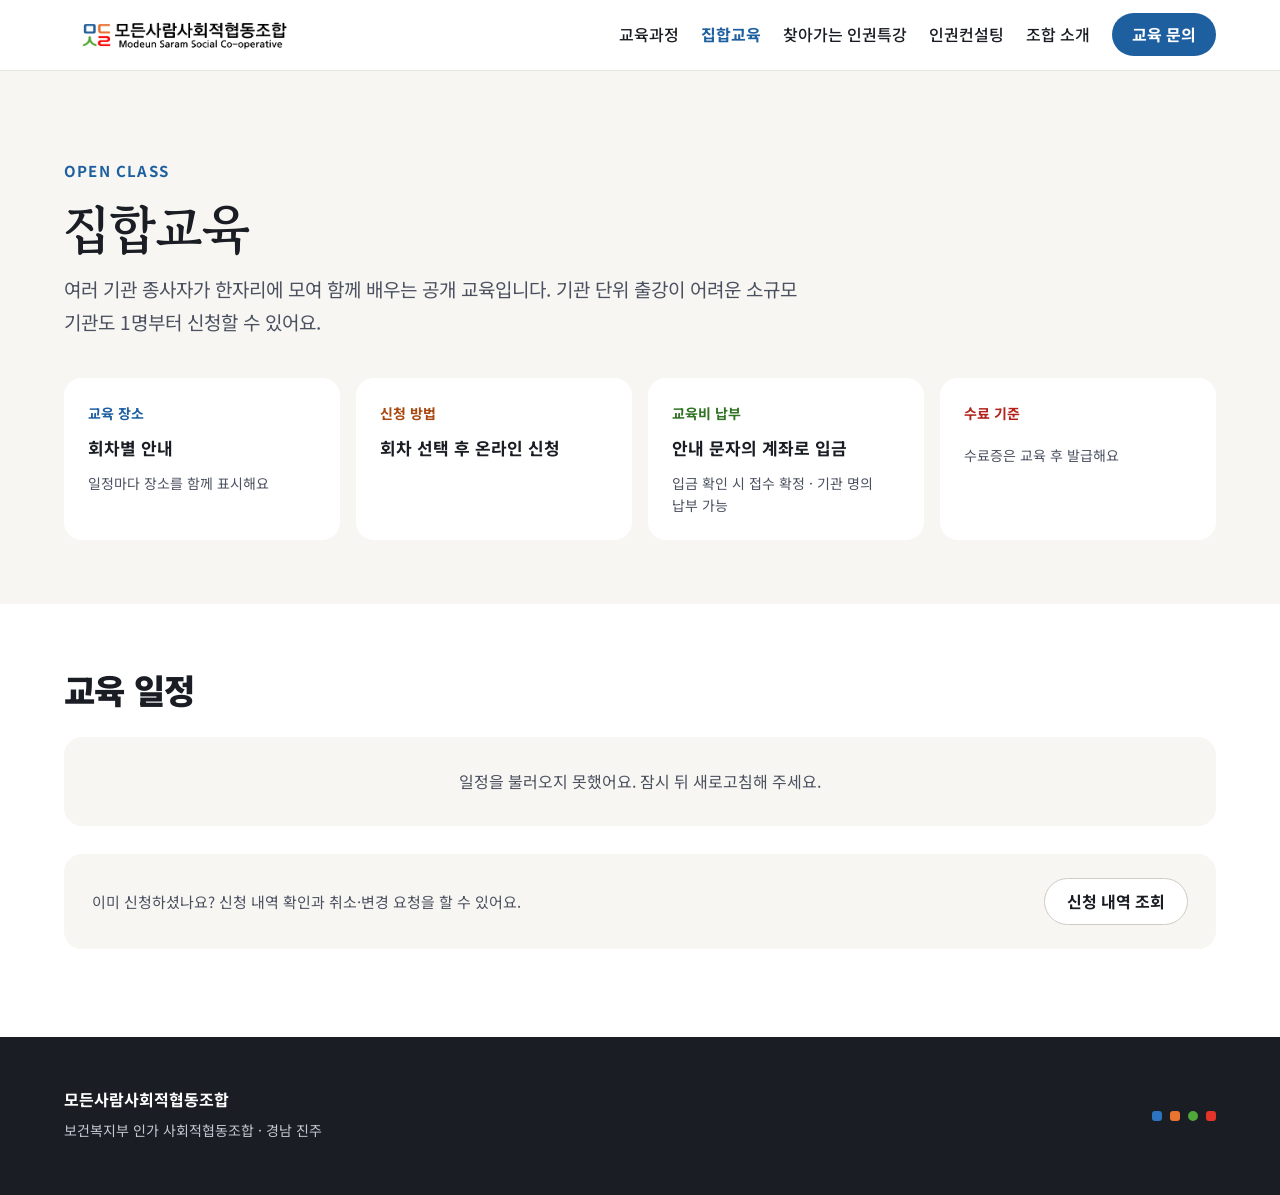
==== group.html @ 72ce090a "모든사람사회적협동조합 교육 홈페이지 첫 공개 Co-Authored-By: Claude Opus 5.5 <noreply@anthropic.com> Claude-Session: htt" ====
<!doctype html>
<html lang="ko">
<head>
<meta charset="utf-8">
<meta name="viewport" content="width=device-width, initial-scale=1">
<title>집합교육 일정·신청 | 모든사람사회적협동조합</title>
<meta name="description" content="여러 기관 종사자가 함께 듣는 공개 인권교육·역량강화 교육. 일정 확인과 온라인 신청.">
<link rel="icon" href="img/favicon.png">
<link rel="preconnect" href="https://fonts.googleapis.com">
<link rel="preconnect" href="https://fonts.gstatic.com" crossorigin>
<link rel="stylesheet" href="https://fonts.googleapis.com/css2?family=Noto+Sans+KR:wght@400;500;700;900&family=Gowun+Batang:wght@700&display=swap">
<link rel="stylesheet" href="css/style.css">
</head>
<body>
<a class="skip" href="#main">본문 바로가기</a>

<header class="site-header">
  <div class="wrap">
    <a class="brand" href="index.html"><img src="img/logo.png" alt="모든사람사회적협동조합 홈으로" width="237" height="42"></a>
    <button class="menu-btn" type="button" aria-controls="nav" aria-expanded="false" aria-label="메뉴 열기"><svg width="22" height="22" viewBox="0 0 22 22" aria-hidden="true"><path d="M3 6h16M3 11h16M3 16h16" stroke="#1A1D23" stroke-width="2" stroke-linecap="round"/></svg></button>
    <nav class="nav" id="nav" aria-label="주 메뉴">
      <a href="index.html#courses">교육과정</a>
      <a href="group.html" aria-current="page">집합교육</a>
      <a href="outreach.html">찾아가는 인권특강</a>
      <a href="index.html#hrdp">인권컨설팅</a>
      <a href="index.html#about">조합 소개</a>
      <a class="cta" href="index.html#contact">교육 문의</a>
    </nav>
  </div>
</header>

<main id="main">
<section class="bg-sand" style="padding-bottom:64px">
  <div class="wrap">
    <div class="sec-head">
      <span class="kicker">OPEN CLASS</span>
      <h1 class="h-display" style="font-size:clamp(32px,4.4vw,52px)">집합교육</h1>
      <p class="lead">여러 기관 종사자가 한자리에 모여 함께 배우는 공개 교육입니다. 기관 단위 출강이 어려운 소규모 기관도 1명부터 신청할 수 있어요.</p>
    </div>
    <div class="grid g-auto-240">
      <div class="card flat"><span style="font-size:14px;font-weight:700;color:var(--blue)">교육 장소</span><strong style="font-size:17px">회차별 안내</strong><span class="muted" style="font-size:14px">일정마다 장소를 함께 표시해요</span></div>
      <div class="card flat"><span style="font-size:14px;font-weight:700;color:var(--orange)">신청 방법</span><strong style="font-size:17px">회차 선택 후 온라인 신청</strong><span class="muted" style="font-size:14px" data-site-row>전화 신청: <a data-site="phone" href="#"></a></span></div>
      <div class="card flat"><span style="font-size:14px;font-weight:700;color:var(--green)">교육비 납부</span><strong style="font-size:17px">안내 문자의 계좌로 입금</strong><span class="muted" style="font-size:14px">입금 확인 시 접수 확정 · 기관 명의 납부 가능</span></div>
      <div class="card flat" data-site-row><span style="font-size:14px;font-weight:700;color:var(--red)">수료 기준</span><strong style="font-size:17px" data-site="completion"></strong><span class="muted" style="font-size:14px">수료증은 교육 후 발급해요</span></div>
    </div>
  </div>
</section>

<section style="padding-top:64px">
  <div class="wrap">

    <!-- 일정 -->
    <div id="viewList">
      <div style="display:flex;flex-wrap:wrap;align-items:flex-end;justify-content:space-between;gap:16px;margin-bottom:24px">
        <h2 class="h-section" style="font-size:clamp(24px,3vw,34px)">교육 일정</h2>
        <div role="group" aria-label="월 선택" class="row-btns" id="months"></div>
      </div>
      <div class="stack" id="sessions" aria-live="polite"><div class="empty">일정을 불러오는 중이에요…</div></div>
      <div class="note-box" style="margin-top:28px">
        <span class="muted" style="font-size:15px">이미 신청하셨나요? 신청 내역 확인과 취소·변경 요청을 할 수 있어요.</span>
        <button type="button" class="btn btn-ghost" id="toLookup">신청 내역 조회</button>
      </div>
    </div>

    <!-- 신청서 -->
    <div id="viewForm" hidden>
      <div class="split" style="align-items:flex-start;gap:32px">
        <aside class="card flat" style="flex:1 1 300px;background:var(--sand)">
          <span style="font-size:14px;font-weight:700;color:var(--blue)">선택한 교육</span>
          <strong style="font-size:20px;line-height:1.4" id="selTitle"></strong>
          <span class="muted" style="font-size:15px;line-height:1.7" id="selInfo"></span>
          <div><button type="button" class="btn btn-ghost" data-back style="margin-top:6px">← 다른 일정 고르기</button></div>
        </aside>
        <form class="form" id="applyForm" style="flex:2 1 520px" novalidate>
          <h2 class="full" style="font-size:26px;font-weight:900">신청서 작성</h2>
          <input type="hidden" name="회차ID" id="f-sid">
          <input type="hidden" name="교육명" id="f-stitle">
          <label class="field">이름<input name="이름" required autocomplete="name"></label>
          <label class="field">휴대폰 번호<input name="휴대폰" type="tel" required autocomplete="tel" placeholder="010-0000-0000"></label>
          <label class="field">소속 기관<input name="소속기관" required placeholder="예) ○○노인요양원"></label>
          <label class="field">직종<select name="직종"><option>요양보호사</option><option>사회복지사</option><option>간호(조무)사</option><option>물리·작업치료사</option><option>시설장·관리자</option><option>기타</option></select></label>
          <label class="field">이메일 <small>(선택)</small><input name="이메일" type="email" autocomplete="email"></label>
          <label class="field">교육비 납부<select name="납부방식"><option>기관 명의 납부</option><option>개인 납부</option></select></label>
          <label class="field full">계산서·영수증 받을 곳 <small>(기관 납부 시)</small><input name="계산서" placeholder="사업자등록번호 또는 담당자 이메일"></label>
          <label class="agree full" style="background:var(--sand)"><input type="checkbox" name="개인정보동의" value="동의" required><span>교육 운영과 수료 관리를 위한 개인정보 수집·이용에 동의합니다. (수집 항목: 이름, 휴대폰 번호, 소속, 직종 · <span data-site-row>보유 기간: <span data-site="privacyGroup"></span></span>)</span></label>
          <div class="msg full" role="status" aria-live="polite"></div>
          <button class="btn btn-lg full" type="submit">신청하기</button>
        </form>
      </div>
    </div>

    <!-- 접수 완료 -->
    <div id="viewDone" hidden style="max-width:640px;margin:0 auto;text-align:center">
      <div class="stack" style="align-items:center;gap:16px">
        <div style="width:72px;height:72px;border-radius:999px;background:var(--green-tint);display:flex;align-items:center;justify-content:center"><svg width="32" height="32" viewBox="0 0 32 32" aria-hidden="true"><path d="M7 17l6 6 12-13" fill="none" stroke="#2F7323" stroke-width="3.5" stroke-linecap="round" stroke-linejoin="round"/></svg></div>
        <h2 style="font-size:30px;font-weight:900" tabindex="-1" id="doneTitle">신청이 접수되었어요</h2>
        <p class="lead" id="doneInfo"></p>
        <div class="card flat" style="background:var(--sand);text-align:left;width:100%;font-size:15px">
          <span><strong>1.</strong> 접수 안내와 입금 계좌를 문자로 보내드려요.</span>
          <span><strong>2.</strong> 입금이 확인되면 접수가 확정돼요.</span>
          <span><strong>3.</strong> 교육 하루 전에 장소와 준비물을 다시 안내해 드려요.</span>
        </div>
        <div class="row-btns" style="justify-content:center"><button type="button" class="btn btn-ghost" data-back>다른 교육 보기</button></div>
      </div>
    </div>

    <!-- 신청 내역 조회 -->
    <div id="viewLookup" hidden style="max-width:760px;margin:0 auto">
      <h2 style="font-size:28px;font-weight:900;margin-bottom:20px" tabindex="-1" id="lookupTitle">신청 내역 조회</h2>
      <form class="form" id="lookupForm" style="align-items:end" novalidate>
        <label class="field">이름<input name="name" required autocomplete="name"></label>
        <label class="field">휴대폰 번호<input name="phone" type="tel" required autocomplete="tel"></label>
        <button class="btn" type="submit" style="padding:15px;border-radius:12px;background:var(--ink)">조회</button>
      </form>
      <div class="stack" id="lookupResult" style="margin-top:20px" aria-live="polite"></div>
      <p class="muted" style="font-size:14px;margin-top:16px" data-site-row>환불 기준: <span data-site="refund"></span></p>
      <button type="button" class="btn btn-ghost" data-back style="margin-top:8px">← 교육 일정으로</button>
    </div>

  </div>
</section>
</main>

<footer class="site-footer">
  <div class="wrap">
    <div class="stack" style="gap:4px">
      <strong>모든사람사회적협동조합</strong>
      <span>보건복지부 인가 사회적협동조합 · 경남 진주</span>
      <span><span data-site-row>전화 <a data-site="phone" href="#"></a></span> <span data-site-row>· 이메일 <a data-site="email" href="#"></a></span></span>
    </div>
    <div class="dots" aria-hidden="true"><i></i><i></i><i></i><i></i></div>
  </div>
</footer>

<script src="js/config.js"></script>
<script src="js/site.js"></script>
<script src="js/group.js"></script>
</body>
</html>
---- css/style.css ----
/* 모든사람사회적협동조합 교육 홈페이지 */
:root{
  --ink:#1A1D23; --ink-2:#4B5160; --ink-3:#5A6070;
  --line:#E7E5DF; --line-2:#CFCCC3;
  --paper:#FFFFFF; --sand:#F7F6F2; --sand-2:#F3F2EE;
  --navy:#1A2B44;
  --blue:#1E5FA0; --blue-bar:#2D74C0; --blue-tint:#E8F0F8;
  --orange:#A9470F; --orange-bar:#E8742F; --orange-tint:#FCEEE4;
  --green:#2F7323; --green-bar:#4FA83A; --green-tint:#EAF5E6;
  --red:#B3221B; --red-bar:#E3342B; --red-tint:#FCE9E8;
  --serif:'Gowun Batang', serif;
  --sans:'Noto Sans KR', 'Malgun Gothic', 'Apple SD Gothic Neo', system-ui, sans-serif;
}
*{box-sizing:border-box}
html{scroll-behavior:smooth;scroll-padding-top:84px}
@media (prefers-reduced-motion:reduce){html{scroll-behavior:auto}}
body{margin:0;background:var(--paper);color:var(--ink);font-family:var(--sans);font-size:16px;line-height:1.6;word-break:keep-all;-webkit-text-size-adjust:100%}
img{max-width:100%;display:block}
a{color:var(--blue)}
a:hover{color:#164A7E}
:focus-visible{outline:3px solid var(--orange-bar);outline-offset:2px}
.wrap{max-width:1200px;margin:0 auto;padding:0 24px}
.sr-only{position:absolute;width:1px;height:1px;overflow:hidden;clip:rect(0 0 0 0);white-space:nowrap}
.skip{position:absolute;left:-999px;top:8px;background:var(--ink);color:#fff;padding:10px 16px;border-radius:8px;z-index:100}
.skip:focus{left:8px}

/* header */
.site-header{position:sticky;top:0;z-index:40;background:rgba(255,255,255,.96);backdrop-filter:blur(6px);border-bottom:1px solid var(--line)}
.site-header .wrap{display:flex;align-items:center;justify-content:space-between;gap:12px;padding-top:12px;padding-bottom:12px}
.brand img{height:42px;width:auto}
.nav{display:flex;align-items:center;flex-wrap:wrap;gap:4px 22px;font-size:16px;font-weight:500}
.nav a{color:var(--ink);text-decoration:none;padding:10px 0}
.nav a[aria-current="page"]{color:var(--blue);font-weight:700}
.nav a.cta,.btn{display:inline-flex;align-items:center;justify-content:center;gap:6px;background:var(--blue);color:#fff;text-decoration:none;font:inherit;font-weight:700;border:none;border-radius:999px;padding:12px 22px;cursor:pointer;line-height:1.3}
.nav a.cta{padding:11px 20px}
.nav a.cta:hover,.btn:hover{background:#164A7E;color:#fff}
.btn-lg{font-size:17px;padding:16px 28px}
.btn-ghost{background:#fff;color:var(--ink);border:1px solid var(--line-2)}
.btn-ghost:hover{background:var(--sand);color:var(--ink)}
.btn-green{background:var(--green)}
.btn-green:hover{background:#24591B}
.btn[disabled]{background:#EEECE6;color:#6B6F7A;cursor:not-allowed}
.menu-btn{display:none;width:48px;height:48px;border-radius:12px;border:1px solid var(--line-2);background:#fff;cursor:pointer;align-items:center;justify-content:center}
@media (max-width:900px){
  .menu-btn{display:inline-flex}
  .nav{display:none;position:absolute;left:0;right:0;top:100%;background:#fff;border-bottom:1px solid var(--line);flex-direction:column;align-items:stretch;gap:0;padding:8px 24px 20px}
  .nav.open{display:flex}
  .nav a{padding:14px 4px;border-bottom:1px solid var(--sand-2)}
  .nav a.cta{margin-top:12px;border:none}
  .brand img{height:36px}
}

/* sections */
section{padding:88px 0}
.bg-sand{background:var(--sand)}
.bg-navy{background:var(--navy);color:#fff}
.bg-green-soft{background:#EEF6EA}
.kicker{font-size:15px;font-weight:700;letter-spacing:.08em;color:var(--blue)}
.kicker.orange{color:var(--orange)} .kicker.green{color:var(--green)} .kicker.light{color:#9CC3EA}
h1,h2,h3{margin:0;line-height:1.3}
.h-display{font-family:var(--serif);font-weight:700;font-size:clamp(34px,5vw,60px);line-height:1.25;letter-spacing:-.02em}
.h-section{font-size:clamp(26px,3.4vw,40px);font-weight:900;letter-spacing:-.02em}
.lead{font-size:clamp(17px,1.6vw,19px);line-height:1.75;color:var(--ink-2);margin:0}
.muted{color:var(--ink-2)}
.stack{display:flex;flex-direction:column;gap:14px}
.sec-head{display:flex;flex-direction:column;gap:12px;margin-bottom:40px;max-width:780px}
.row-btns{display:flex;flex-wrap:wrap;gap:10px}
.dots{display:flex;align-items:center;gap:8px}
.dots i{width:10px;height:10px;border-radius:3px;display:block}
.dots i:nth-child(1){background:var(--blue-bar)} .dots i:nth-child(2){background:var(--orange-bar)}
.dots i:nth-child(3){background:var(--green-bar);border-radius:50%} .dots i:nth-child(4){background:var(--red-bar)}

/* hero */
.hero .wrap{display:flex;flex-wrap:wrap;align-items:center;gap:48px}
.hero-text{flex:999 1 520px;min-width:0;display:flex;flex-direction:column;gap:26px}
.hero-art{flex:1 1 320px;display:flex;justify-content:center}
.hero-art .tile img{width:100%;height:auto}
.brand img{width:auto}
.hero-art .tile{width:340px;max-width:100%;aspect-ratio:1/1;border-radius:40px;background:#fff;box-shadow:0 24px 60px rgba(30,40,60,.08);display:flex;align-items:center;justify-content:center;padding:56px}

/* stats */
.stats{padding:40px 0;border-bottom:1px solid var(--line)}
.stats .wrap{display:grid;grid-template-columns:repeat(auto-fit,minmax(200px,1fr));gap:24px}
.stat b{display:block;font-size:clamp(30px,3.4vw,40px);font-weight:900;line-height:1.2}
.stat span{font-size:15px;color:var(--ink-2)}

/* grids & cards */
.grid{display:grid;gap:16px}
.g-auto-240{grid-template-columns:repeat(auto-fit,minmax(240px,1fr))}
.g-auto-260{grid-template-columns:repeat(auto-fill,minmax(260px,1fr))}
.g-auto-280{grid-template-columns:repeat(auto-fit,minmax(280px,1fr))}
.card{background:#fff;border:1px solid var(--line);border-radius:18px;padding:24px;display:flex;flex-direction:column;gap:10px}
.card.flat{border:none}
.card h3{font-size:19px}
.card p{margin:0;font-size:15px;line-height:1.7;color:var(--ink-2)}

/* course catalog */
.chips{display:flex;flex-wrap:wrap;gap:8px;margin-bottom:40px}
.chip{display:inline-flex;align-items:center;text-decoration:none;font-size:14px;font-weight:700;padding:10px 16px;border-radius:999px}
.t-blue{--c:var(--blue);--bar:var(--blue-bar);--tint:var(--blue-tint)}
.t-orange{--c:var(--orange);--bar:var(--orange-bar);--tint:var(--orange-tint)}
.t-green{--c:var(--green);--bar:var(--green-bar);--tint:var(--green-tint)}
.t-red{--c:var(--red);--bar:var(--red-bar);--tint:var(--red-tint)}
.chip{color:var(--c);background:var(--tint)}
.part{margin-bottom:48px}
.part-head{display:flex;flex-wrap:wrap;align-items:baseline;gap:12px;border-bottom:2px solid var(--bar);padding-bottom:12px;margin-bottom:16px}
.part-head .no{font-size:14px;font-weight:900;letter-spacing:.06em;color:var(--c)}
.part-head h3{font-size:24px;font-weight:900}
.part-head .cnt{font-size:14px;color:var(--ink-3)}
.course{font:inherit;color:inherit;text-align:left;cursor:pointer;background:#fff;border:1px solid var(--line);border-radius:14px;padding:16px 18px;display:flex;flex-direction:column;gap:8px;min-height:112px;transition:border-color .15s, box-shadow .15s}
.course:hover{border-color:var(--bar);box-shadow:0 6px 18px rgba(30,40,60,.07)}
.course .top{display:flex;justify-content:space-between;gap:8px;width:100%}
.course .code{font-size:13px;font-weight:700;color:var(--c)}
.course .hrs{font-size:13px;color:var(--ink-2);background:var(--sand-2);padding:2px 10px;border-radius:999px}
.course strong{font-size:16px;line-height:1.45}
.course .more{margin-top:auto;font-size:13px;font-weight:700;color:var(--c)}
.note-box{display:flex;flex-wrap:wrap;align-items:center;justify-content:space-between;gap:16px;background:var(--sand);border-radius:18px;padding:24px 28px}

/* dialog */
dialog.course-dlg{border:none;border-radius:18px;padding:0;width:min(780px,calc(100vw - 24px));max-height:calc(100vh - 24px);box-shadow:0 30px 80px rgba(0,0,0,.35)}
dialog.course-dlg::backdrop{background:rgba(15,20,30,.72)}
.dlg{display:flex;flex-direction:column;max-height:calc(100vh - 24px)}
.dlg-head,.dlg-foot{display:flex;align-items:center;justify-content:space-between;gap:12px;padding:14px 18px}
.dlg-head{border-bottom:1px solid var(--line)}
.dlg-foot{border-top:1px solid var(--line);flex-wrap:wrap}
.dlg-head .meta{font-size:13px;font-weight:700;color:var(--blue)}
.dlg-head strong{display:block;font-size:18px;line-height:1.4}
.dlg-body{overflow:auto;background:var(--sand-2);padding:16px}
.dlg-body img{width:100%;height:auto;background:#fff;box-shadow:0 8px 24px rgba(30,40,60,.12)}
.icon-btn{flex:none;width:44px;height:44px;border-radius:999px;border:1px solid var(--line-2);background:#fff;cursor:pointer;display:inline-flex;align-items:center;justify-content:center}

/* way */
.way .wrap{display:flex;flex-wrap:wrap;gap:48px}
.way-item{display:flex;flex-direction:column;gap:10px;border-top:3px solid;padding-top:20px}
.way-item p{margin:0;font-size:15px;line-height:1.75;color:#C9D3E0}

/* steps */
.steps{list-style:none;margin:0;padding:0;display:grid;grid-template-columns:repeat(auto-fit,minmax(190px,1fr));gap:16px}
.steps li{background:#fff;border-radius:18px;padding:24px;display:flex;flex-direction:column;gap:8px}
.steps .n{font-size:14px;font-weight:900}
.steps strong{font-size:18px}
.steps span{font-size:14px;line-height:1.65;color:var(--ink-2)}

/* hrdp */
.split{display:flex;flex-wrap:wrap;gap:56px;align-items:center}
.split > *{flex:1 1 420px;min-width:0}
.stage{display:flex;gap:16px;align-items:flex-start;padding:20px 22px;border-radius:16px;background:var(--green-tint)}
.stage strong{color:var(--green);min-width:56px;font-size:15px}

/* forms */
.form{display:grid;grid-template-columns:repeat(auto-fit,minmax(230px,1fr));gap:16px}
.form .full{grid-column:1/-1}
.field{display:flex;flex-direction:column;gap:8px;font-size:15px;font-weight:700}
.field small{font-weight:400;color:var(--ink-3)}
.field input,.field select,.field textarea{font:inherit;font-weight:400;padding:14px 16px;border:1px solid var(--line-2);border-radius:12px;background:#fff;color:var(--ink);width:100%}
.field textarea{resize:vertical;min-height:110px}
.agree{display:flex;gap:10px;align-items:flex-start;font-size:15px;line-height:1.6;background:#fff;padding:16px;border-radius:12px}
.agree input{width:20px;height:20px;margin-top:3px;flex:none}
fieldset{border:none;margin:0;padding:0;min-width:0}
legend{font-size:18px;font-weight:900;margin-bottom:14px;padding:0}
.pick{display:flex;flex-wrap:wrap;gap:8px}
.pick label{position:relative;cursor:pointer}
.pick input{position:absolute;opacity:0;width:1px;height:1px}
.pick span{display:inline-flex;font-size:15px;font-weight:700;padding:11px 18px;border-radius:999px;border:1px solid var(--line-2);background:#fff}
.pick input:checked + span{background:var(--green);border-color:var(--green);color:#fff}
.pick input:focus-visible + span{outline:3px solid var(--orange-bar);outline-offset:2px}
.form-box{background:var(--sand);border-radius:24px;padding:clamp(20px,4vw,36px)}
.msg{display:none;border-radius:12px;padding:14px 16px;font-size:15px;line-height:1.6}
.msg.show{display:block}
.msg.ok{background:var(--green-tint);color:#24591B}
.msg.err{background:var(--red-tint);color:var(--red)}

/* sessions */
.session{border:1px solid var(--line);border-radius:18px;padding:20px 24px;display:flex;flex-wrap:wrap;align-items:center;gap:20px 28px;background:#fff}
.session .date{flex:none;width:84px;text-align:center;padding:10px 0;border-radius:14px;background:var(--tint)}
.session .date b{display:block;font-size:30px;font-weight:900;line-height:1.1}
.session .date span{font-size:13px;color:var(--ink-2)}
.session .date .mon{font-size:14px;font-weight:700;color:var(--c)}
.session .info{flex:999 1 300px;min-width:0;display:flex;flex-direction:column;gap:4px}
.session .info .code{font-size:13px;font-weight:700;color:var(--c)}
.session .info strong{font-size:19px;line-height:1.4}
.session .seat{flex:1 1 250px;display:flex;flex-direction:column;gap:8px;font-size:14px}
.bar{height:8px;border-radius:999px;background:#EEECE6;overflow:hidden}
.bar i{display:block;height:100%;border-radius:999px;background:var(--bar)}
.empty{background:var(--sand);border-radius:18px;padding:32px;text-align:center;color:var(--ink-2)}

/* footer */
.site-footer{background:var(--ink);color:#C5C8D0;padding:48px 0;font-size:14px;line-height:1.8}
.site-footer .wrap{display:flex;flex-wrap:wrap;justify-content:space-between;gap:24px}
.site-footer strong{color:#fff;font-size:16px}
.site-footer a{color:#fff}

@media (max-width:640px){
  section{padding:64px 0}
  .wrap{padding:0 16px}
  .hero-art .tile{width:240px;padding:40px}
  .session{padding:18px}
}
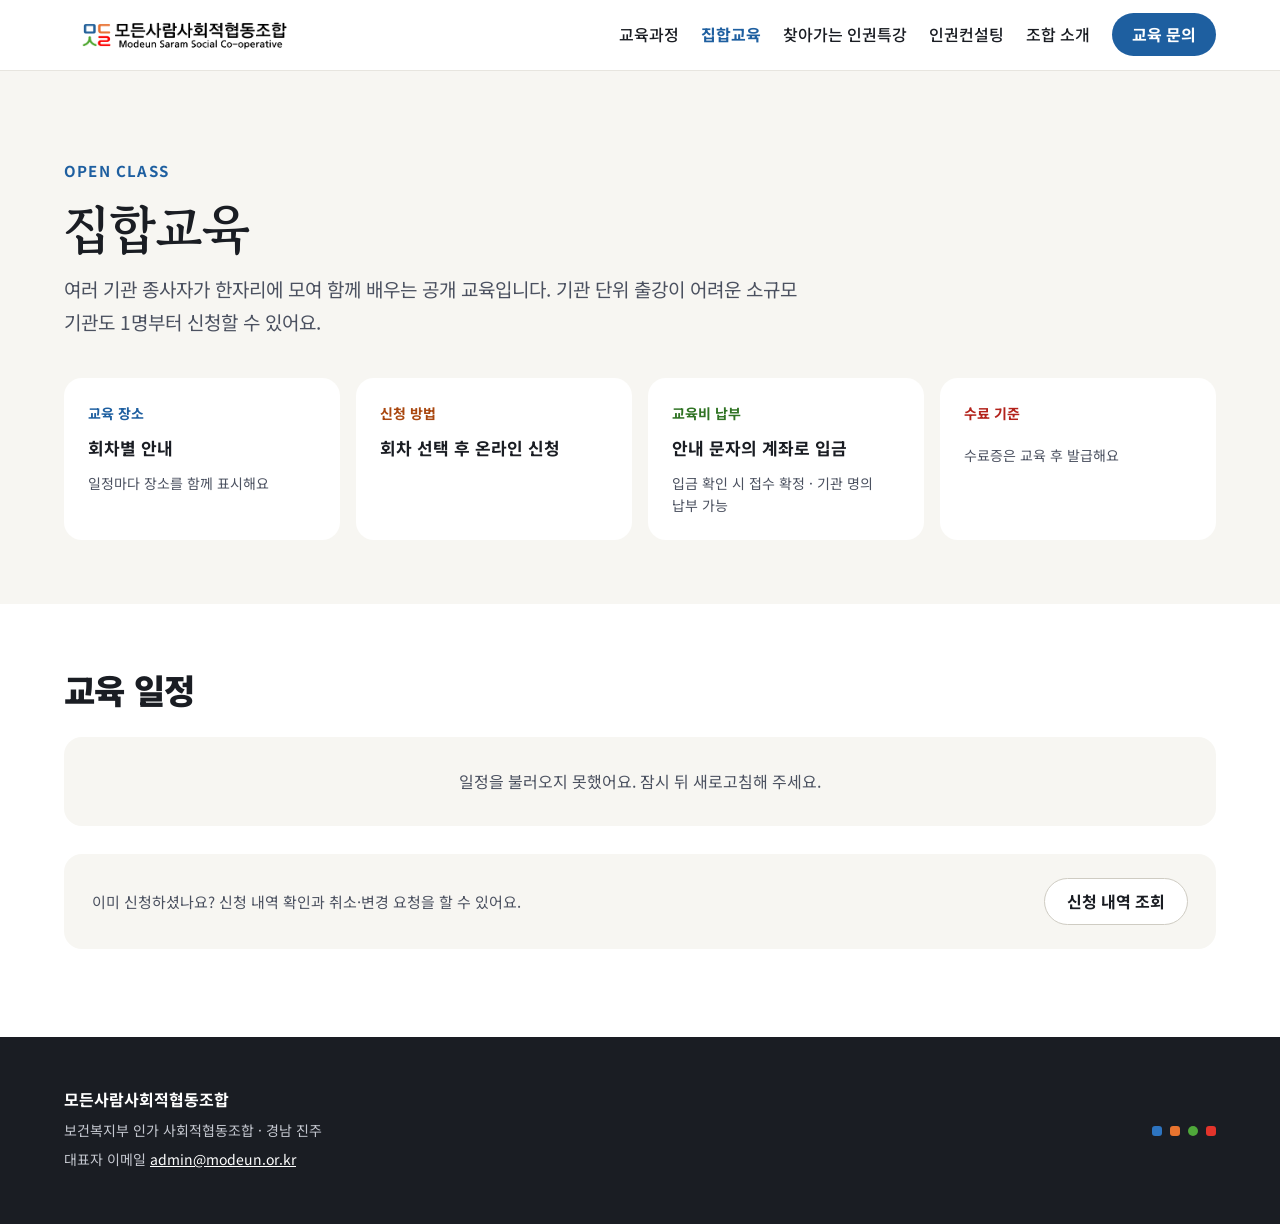
==== commit 38223d81: "하단에 대표자 이메일(admin@modeun.or.kr) 추가 Co-Authored-By: Claude Opus 5.5 <noreply@anthropic.com> Claude-Se" ====
--- a/group.html
+++ b/group.html
@@ -126,6 +126,7 @@
     <div class="stack" style="gap:4px">
       <strong>모든사람사회적협동조합</strong>
       <span>보건복지부 인가 사회적협동조합 · 경남 진주</span>
+      <span>대표자 이메일 <a href="mailto:admin@modeun.or.kr">admin@modeun.or.kr</a></span>
       <span><span data-site-row>전화 <a data-site="phone" href="#"></a></span> <span data-site-row>· 이메일 <a data-site="email" href="#"></a></span></span>
     </div>
     <div class="dots" aria-hidden="true"><i></i><i></i><i></i><i></i></div>
